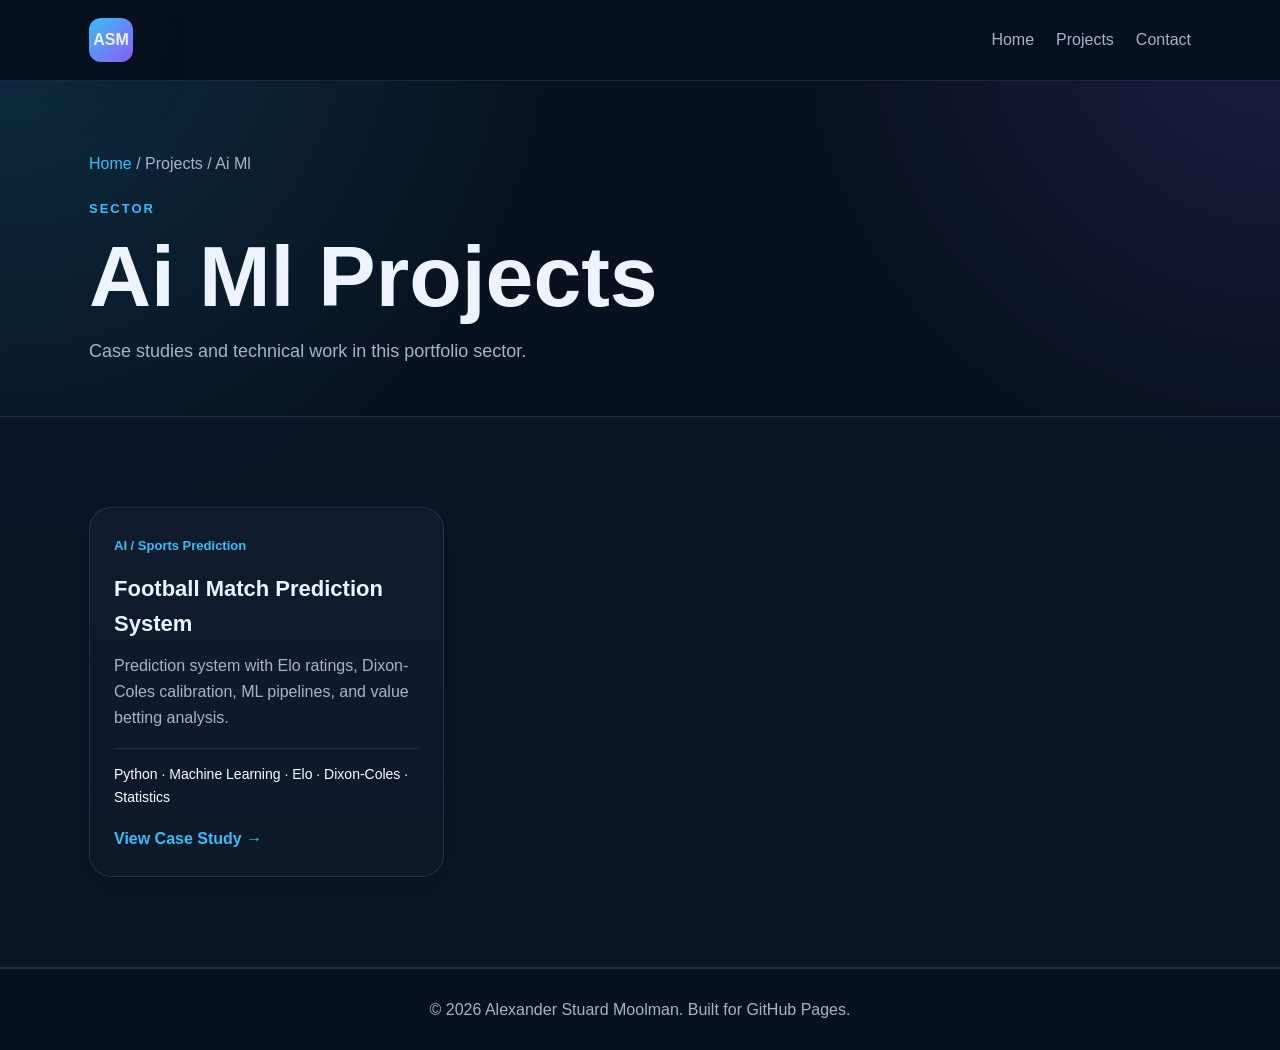
==== projects/ai-ml/index.html @ b0af7451 "updated" ====
<!DOCTYPE html>
<html lang="en">
<head>
  <meta charset="UTF-8" />
  <meta name="viewport" content="width=device-width, initial-scale=1.0" />
  <title>Ai Ml Projects | Alexander Stuard Moolman</title>
  <link rel="stylesheet" href="../../style.css" />
</head>
<body>
  <header class="site-header">
    <nav class="nav">
      <a class="logo" href="../../index.html">ASM</a>
      <button class="menu-btn" id="menuBtn">☰</button>
      <div class="nav-links" id="navLinks">
        <a href="../../index.html#home">Home</a>
        <a href="../../index.html#projects">Projects</a>
        <a href="../../index.html#contact">Contact</a>
      </div>
    </nav>
  </header>

  <main>
    <section class="section project-hero">
      <p class="breadcrumb"><a href="../../index.html">Home</a> / Projects / Ai Ml</p>
      <p class="eyebrow">Sector</p>
      <h1>Ai Ml Projects</h1>
      <p class="wide-text">Case studies and technical work in this portfolio sector.</p>
    </section>

    <section class="section dark">
      <div class="project-grid">
        <article class="project-card" data-category="ai-ml">
          <span class="tag">AI / Sports Prediction</span>
          <h3>Football Match Prediction System</h3>
          <p>Prediction system with Elo ratings, Dixon-Coles calibration, ML pipelines, and value betting analysis.</p>
          <div class="tech">Python · Machine Learning · Elo · Dixon-Coles · Statistics</div>
          <div class="card-actions">
            <a class="small-link" href="football-prediction/">View Case Study →</a>
          </div>
        </article>
      </div>
    </section>
  </main>

  <footer>
    <p>© 2026 Alexander Stuard Moolman. Built for GitHub Pages.</p>
  </footer>

  <script src="../../script.js"></script>
</body>
</html>
---- style.css ----
:root {
  --bg: #07111f;
  --bg2: #0b1628;
  --card: #101c2e;
  --card2: #0d1829;
  --text: #eef4ff;
  --muted: #a8b3c7;
  --accent: #38bdf8;
  --accent-2: #8b5cf6;
  --white: #ffffff;
  --line: rgba(255, 255, 255, 0.1);
  --shadow: 0 20px 60px rgba(0,0,0,0.25);
}

* { box-sizing: border-box; margin: 0; padding: 0; }

html { scroll-behavior: smooth; }

body {
  font-family: Arial, Helvetica, sans-serif;
  background:
    radial-gradient(circle at top left, rgba(56,189,248,0.16), transparent 35%),
    radial-gradient(circle at top right, rgba(139,92,246,0.16), transparent 30%),
    var(--bg);
  color: var(--text);
  line-height: 1.6;
}

a { color: inherit; text-decoration: none; }

.site-header {
  position: sticky;
  top: 0;
  z-index: 20;
  background: rgba(7, 17, 31, 0.92);
  border-bottom: 1px solid var(--line);
  backdrop-filter: blur(12px);
}

.nav {
  max-width: 1150px;
  margin: auto;
  padding: 18px 24px;
  display: flex;
  justify-content: space-between;
  align-items: center;
}

.logo {
  width: 44px;
  height: 44px;
  border-radius: 12px;
  display: grid;
  place-items: center;
  background: linear-gradient(135deg, var(--accent), var(--accent-2));
  font-weight: 800;
  box-shadow: var(--shadow);
}

.nav-links {
  display: flex;
  gap: 22px;
  color: var(--muted);
}

.nav-links a:hover, .active-link { color: var(--white); }

.menu-btn {
  display: none;
  background: transparent;
  border: 0;
  color: var(--white);
  font-size: 28px;
}

.section {
  max-width: 1150px;
  margin: auto;
  padding: 90px 24px;
}

.hero {
  min-height: 82vh;
  display: grid;
  grid-template-columns: 1.35fr 0.65fr;
  gap: 34px;
  align-items: center;
}

.hero-content { max-width: 850px; }

.hero-panel {
  background: linear-gradient(180deg, rgba(56,189,248,0.13), rgba(139,92,246,0.13));
  border: 1px solid var(--line);
  border-radius: 28px;
  padding: 26px;
  box-shadow: var(--shadow);
}

.stat {
  border-bottom: 1px solid var(--line);
  padding: 16px 0;
}

.stat:last-child { border-bottom: 0; }

.stat strong {
  display: block;
  font-size: 34px;
  line-height: 1;
}

.stat span { color: var(--muted); }

.eyebrow {
  color: var(--accent);
  text-transform: uppercase;
  letter-spacing: 2px;
  font-size: 13px;
  font-weight: 700;
  margin-bottom: 14px;
}

h1 {
  font-size: clamp(42px, 8vw, 86px);
  line-height: 1;
  margin-bottom: 18px;
}

h2 {
  font-size: clamp(28px, 4vw, 46px);
  line-height: 1.15;
  margin-bottom: 18px;
}

h3 { font-size: 22px; margin-bottom: 12px; }

.hero p, .wide-text {
  color: var(--muted);
  max-width: 850px;
  font-size: 18px;
}

.hero-buttons {
  display: flex;
  gap: 14px;
  margin-top: 32px;
  flex-wrap: wrap;
}

.btn {
  display: inline-block;
  padding: 13px 20px;
  border-radius: 999px;
  font-weight: 700;
  border: 1px solid var(--line);
}

.btn.primary {
  background: linear-gradient(135deg, var(--accent), var(--accent-2));
  color: var(--white);
}

.btn.secondary { color: var(--white); background: rgba(255,255,255,0.04); }

.dark {
  max-width: none;
  padding-left: max(24px, calc((100vw - 1150px) / 2 + 24px));
  padding-right: max(24px, calc((100vw - 1150px) / 2 + 24px));
  background: rgba(11, 22, 40, 0.78);
  border-top: 1px solid var(--line);
  border-bottom: 1px solid var(--line);
}

.section-title { margin-bottom: 36px; }

.skills-grid, .project-grid, .sector-grid {
  display: grid;
  grid-template-columns: repeat(3, 1fr);
  gap: 18px;
}

.skill-card, .project-card, .contact-box, .case-card, .sector-card {
  background: linear-gradient(180deg, var(--card), var(--card2));
  border: 1px solid var(--line);
  border-radius: 22px;
  padding: 24px;
  box-shadow: 0 12px 36px rgba(0,0,0,0.16);
}

.skill-card p, .project-card p, .contact-box p, .case-card p, .sector-card p, li {
  color: var(--muted);
}

.project-card, .sector-card {
  transition: transform 0.2s ease, border-color 0.2s ease;
}

.project-card:hover, .sector-card:hover {
  transform: translateY(-5px);
  border-color: rgba(56, 189, 248, 0.5);
}

.tag {
  display: inline-block;
  color: var(--accent);
  font-size: 13px;
  font-weight: 700;
  margin-bottom: 14px;
}

.tech {
  margin-top: 18px;
  color: var(--white);
  font-size: 14px;
  border-top: 1px solid var(--line);
  padding-top: 14px;
}

.filter-buttons {
  display: flex;
  gap: 10px;
  flex-wrap: wrap;
  margin-bottom: 24px;
}

.filter-btn {
  border: 1px solid var(--line);
  background: var(--card);
  color: var(--muted);
  padding: 10px 15px;
  border-radius: 999px;
  cursor: pointer;
}

.filter-btn.active, .filter-btn:hover {
  color: var(--white);
  border-color: var(--accent);
}

.card-actions {
  display: flex;
  gap: 10px;
  margin-top: 18px;
  flex-wrap: wrap;
}

.small-link {
  color: var(--accent);
  font-weight: 700;
}

.project-hero {
  padding-top: 70px;
  padding-bottom: 50px;
}

.breadcrumb {
  color: var(--muted);
  margin-bottom: 22px;
}

.breadcrumb a { color: var(--accent); }

.case-layout {
  display: grid;
  grid-template-columns: 1fr 340px;
  gap: 22px;
}

.case-card ul { padding-left: 20px; margin-top: 10px; }

.case-card li { margin: 8px 0; }

.meta-list {
  display: flex;
  flex-wrap: wrap;
  gap: 8px;
  margin-top: 12px;
}

.meta-list span {
  background: rgba(255,255,255,0.06);
  border: 1px solid var(--line);
  color: var(--text);
  padding: 8px 10px;
  border-radius: 999px;
  font-size: 13px;
}

.contact-box { max-width: 650px; }

.contact-box a { color: var(--accent); }

footer {
  border-top: 1px solid var(--line);
  text-align: center;
  color: var(--muted);
  padding: 28px 24px;
}

.hidden { display: none !important; }

@media (max-width: 950px) {
  .hero, .case-layout { grid-template-columns: 1fr; }
}

@media (max-width: 850px) {
  .menu-btn { display: block; }

  .nav-links {
    display: none;
    position: absolute;
    top: 78px;
    left: 24px;
    right: 24px;
    flex-direction: column;
    background: var(--card);
    padding: 20px;
    border-radius: 18px;
    border: 1px solid var(--line);
  }

  .nav-links.open { display: flex; }

  .skills-grid, .project-grid, .sector-grid { grid-template-columns: 1fr; }

  .section { padding: 70px 20px; }
}
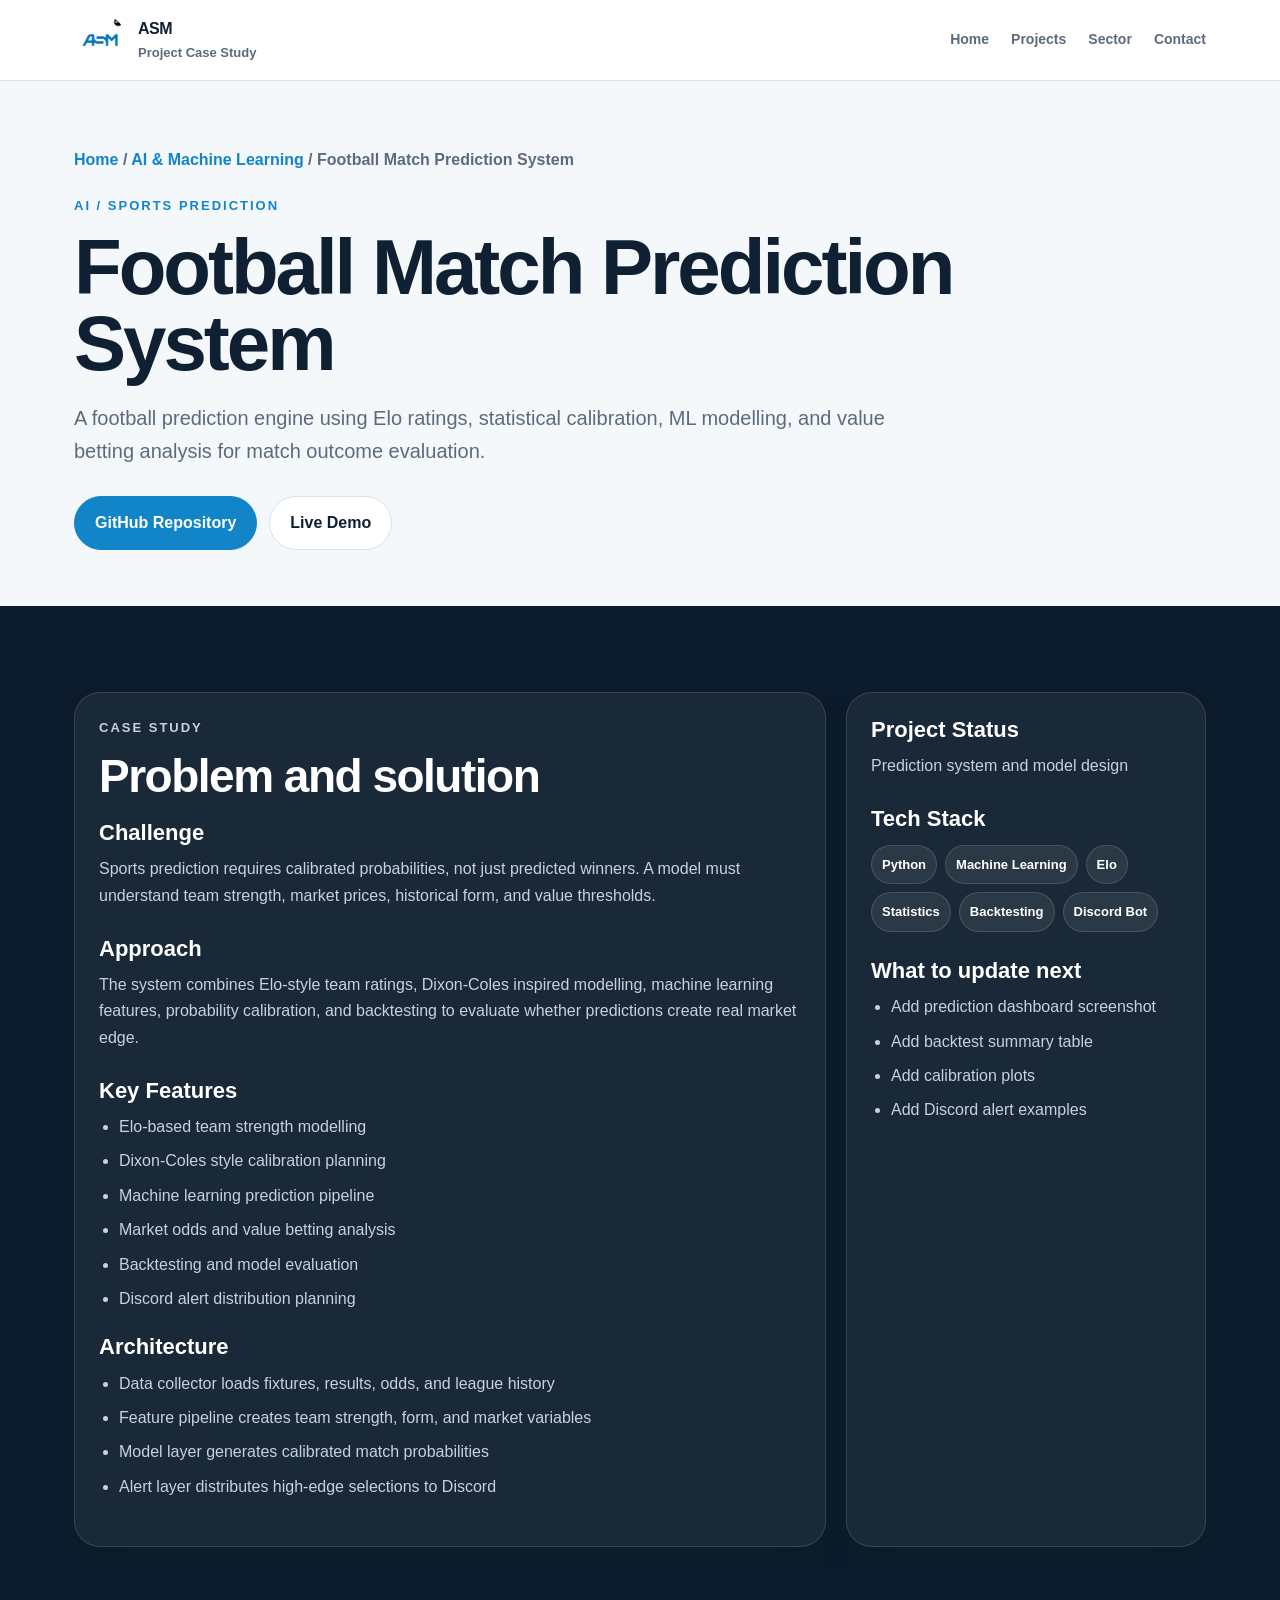
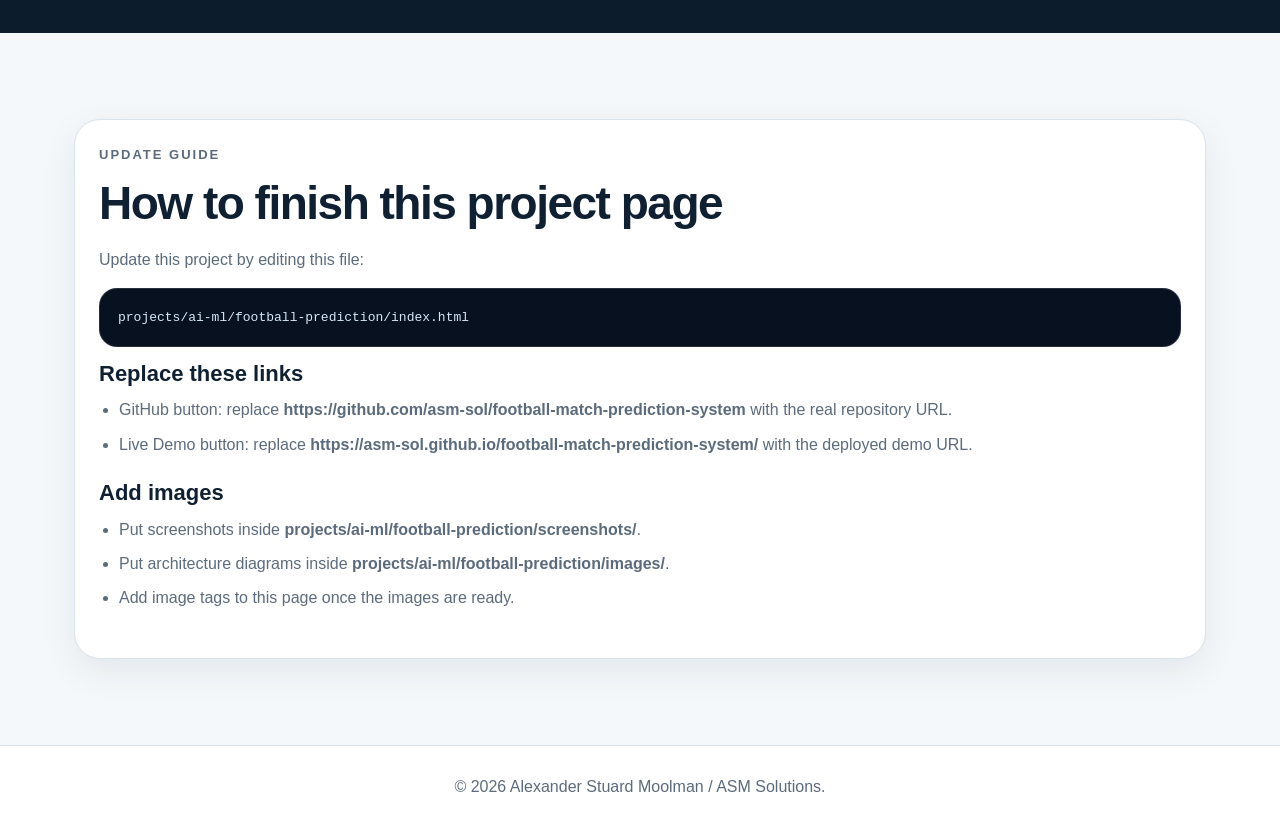
==== commit 89c284c8: "Version 2" ====
--- a/projects/ai-ml/index.html
+++ b/projects/ai-ml/index.html
@@ -3,49 +3,117 @@
 <head>
   <meta charset="UTF-8" />
   <meta name="viewport" content="width=device-width, initial-scale=1.0" />
-  <title>Ai Ml Projects | Alexander Stuard Moolman</title>
-  <link rel="stylesheet" href="../../style.css" />
+  <title>Football Match Prediction System | ASM Portfolio</title>
+  <link rel="stylesheet" href="../../../style.css" />
 </head>
 <body>
   <header class="site-header">
     <nav class="nav">
-      <a class="logo" href="../../index.html">ASM</a>
-      <button class="menu-btn" id="menuBtn">☰</button>
+      <a class="brand" href="../../../index.html">
+        <img src="../../../assets/logos/asm-logo.jpg" alt="ASM logo" />
+        <div>ASM<span>Project Case Study</span></div>
+      </a>
+      <button class="menu-btn" id="menuBtn" aria-label="Open navigation">☰</button>
       <div class="nav-links" id="navLinks">
-        <a href="../../index.html#home">Home</a>
-        <a href="../../index.html#projects">Projects</a>
-        <a href="../../index.html#contact">Contact</a>
+        <a href="../../../index.html">Home</a>
+        <a href="../../../index.html#projects">Projects</a>
+        <a href="../../ai-ml/">Sector</a>
+        <a href="../../../index.html#contact">Contact</a>
       </div>
     </nav>
   </header>
 
   <main>
     <section class="section project-hero">
-      <p class="breadcrumb"><a href="../../index.html">Home</a> / Projects / Ai Ml</p>
-      <p class="eyebrow">Sector</p>
-      <h1>Ai Ml Projects</h1>
-      <p class="wide-text">Case studies and technical work in this portfolio sector.</p>
+      <p class="breadcrumb"><a href="../../../index.html">Home</a> / <a href="../">AI & Machine Learning</a> / Football Match Prediction System</p>
+      <p class="eyebrow">AI / Sports Prediction</p>
+      <h1>Football Match Prediction System</h1>
+      <p class="lead">A football prediction engine using Elo ratings, statistical calibration, ML modelling, and value betting analysis for match outcome evaluation.</p>
+      <div class="hero-buttons">
+        <a class="btn primary" href="https://github.com/asm-sol/football-match-prediction-system" target="_blank">GitHub Repository</a>
+        <a class="btn secondary" href="https://asm-sol.github.io/football-match-prediction-system/" target="_blank">Live Demo</a>
+      </div>
     </section>
 
     <section class="section dark">
-      <div class="project-grid">
-        <article class="project-card" data-category="ai-ml">
-          <span class="tag">AI / Sports Prediction</span>
-          <h3>Football Match Prediction System</h3>
-          <p>Prediction system with Elo ratings, Dixon-Coles calibration, ML pipelines, and value betting analysis.</p>
-          <div class="tech">Python · Machine Learning · Elo · Dixon-Coles · Statistics</div>
-          <div class="card-actions">
-            <a class="small-link" href="football-prediction/">View Case Study →</a>
-          </div>
+      <div class="case-layout">
+        <article class="case-card">
+          <p class="eyebrow">Case Study</p>
+          <h2>Problem and solution</h2>
+
+          <h3>Challenge</h3>
+          <p>Sports prediction requires calibrated probabilities, not just predicted winners. A model must understand team strength, market prices, historical form, and value thresholds.</p>
+
+          <br />
+          <h3>Approach</h3>
+          <p>The system combines Elo-style team ratings, Dixon-Coles inspired modelling, machine learning features, probability calibration, and backtesting to evaluate whether predictions create real market edge.</p>
+
+          <br />
+          <h3>Key Features</h3>
+          <ul><li>Elo-based team strength modelling</li>
+<li>Dixon-Coles style calibration planning</li>
+<li>Machine learning prediction pipeline</li>
+<li>Market odds and value betting analysis</li>
+<li>Backtesting and model evaluation</li>
+<li>Discord alert distribution planning</li></ul>
+
+          <h3>Architecture</h3>
+          <ul><li>Data collector loads fixtures, results, odds, and league history</li>
+<li>Feature pipeline creates team strength, form, and market variables</li>
+<li>Model layer generates calibrated match probabilities</li>
+<li>Alert layer distributes high-edge selections to Discord</li></ul>
         </article>
+
+        <aside class="case-card">
+          <h3>Project Status</h3>
+          <p>Prediction system and model design</p>
+
+          <br />
+          <h3>Tech Stack</h3>
+          <div class="meta-list"><span>Python</span>
+<span>Machine Learning</span>
+<span>Elo</span>
+<span>Statistics</span>
+<span>Backtesting</span>
+<span>Discord Bot</span></div>
+
+          <br />
+          <h3>What to update next</h3>
+          <ul><li>Add prediction dashboard screenshot</li>
+<li>Add backtest summary table</li>
+<li>Add calibration plots</li>
+<li>Add Discord alert examples</li></ul>
+        </aside>
+      </div>
+    </section>
+
+    <section class="section">
+      <div class="case-card">
+        <p class="eyebrow">Update Guide</p>
+        <h2>How to finish this project page</h2>
+        <p>Update this project by editing this file:</p>
+        <pre class="code-box">projects/ai-ml/football-prediction/index.html</pre>
+
+        <h3>Replace these links</h3>
+        <ul>
+          <li>GitHub button: replace <strong>https://github.com/asm-sol/football-match-prediction-system</strong> with the real repository URL.</li>
+          <li>Live Demo button: replace <strong>https://asm-sol.github.io/football-match-prediction-system/</strong> with the deployed demo URL.</li>
+        </ul>
+
+        <h3>Add images</h3>
+        <ul>
+          <li>Put screenshots inside <strong>projects/ai-ml/football-prediction/screenshots/</strong>.</li>
+          <li>Put architecture diagrams inside <strong>projects/ai-ml/football-prediction/images/</strong>.</li>
+          <li>Add image tags to this page once the images are ready.</li>
+        </ul>
       </div>
     </section>
   </main>
 
   <footer>
-    <p>© 2026 Alexander Stuard Moolman. Built for GitHub Pages.</p>
+    <p>© 2026 Alexander Stuard Moolman / ASM Solutions.</p>
   </footer>
 
-  <script src="../../script.js"></script>
+  <script src="../../../script.js"></script>
 </body>
 </html>
--- a/style.css
+++ b/style.css
@@ -1,15 +1,16 @@
+
 :root {
-  --bg: #07111f;
-  --bg2: #0b1628;
-  --card: #101c2e;
-  --card2: #0d1829;
-  --text: #eef4ff;
-  --muted: #a8b3c7;
-  --accent: #38bdf8;
-  --accent-2: #8b5cf6;
-  --white: #ffffff;
-  --line: rgba(255, 255, 255, 0.1);
-  --shadow: 0 20px 60px rgba(0,0,0,0.25);
+  --bg: #f5f8fb;
+  --surface: #ffffff;
+  --surface-alt: #edf3f8;
+  --text: #102033;
+  --muted: #5c6b7c;
+  --line: #d8e3ec;
+  --blue: #1185c8;
+  --blue-dark: #0b5f93;
+  --navy: #0c1c2c;
+  --black: #05070a;
+  --shadow: 0 18px 55px rgba(16, 32, 51, 0.11);
 }
 
 * { box-sizing: border-box; margin: 0; padding: 0; }
@@ -17,13 +18,10 @@
 html { scroll-behavior: smooth; }
 
 body {
-  font-family: Arial, Helvetica, sans-serif;
-  background:
-    radial-gradient(circle at top left, rgba(56,189,248,0.16), transparent 35%),
-    radial-gradient(circle at top right, rgba(139,92,246,0.16), transparent 30%),
-    var(--bg);
+  font-family: Inter, Arial, Helvetica, sans-serif;
+  background: var(--bg);
   color: var(--text);
-  line-height: 1.6;
+  line-height: 1.65;
 }
 
 a { color: inherit; text-decoration: none; }
@@ -31,190 +29,274 @@
 .site-header {
   position: sticky;
   top: 0;
-  z-index: 20;
-  background: rgba(7, 17, 31, 0.92);
+  z-index: 30;
+  background: rgba(255, 255, 255, 0.94);
   border-bottom: 1px solid var(--line);
-  backdrop-filter: blur(12px);
+  backdrop-filter: blur(14px);
 }
 
 .nav {
-  max-width: 1150px;
+  max-width: 1180px;
   margin: auto;
-  padding: 18px 24px;
-  display: flex;
+  padding: 14px 24px;
+  display: flex;
+  align-items: center;
   justify-content: space-between;
+}
+
+.brand {
+  display: flex;
   align-items: center;
-}
-
-.logo {
-  width: 44px;
-  height: 44px;
-  border-radius: 12px;
-  display: grid;
-  place-items: center;
-  background: linear-gradient(135deg, var(--accent), var(--accent-2));
-  font-weight: 800;
-  box-shadow: var(--shadow);
+  gap: 12px;
+  font-weight: 900;
+  letter-spacing: -0.5px;
+}
+
+.brand img {
+  width: 52px;
+  height: 52px;
+  object-fit: contain;
+  border-radius: 50%;
+  background: #fff;
+}
+
+.brand span {
+  display: block;
+  font-size: 13px;
+  color: var(--muted);
+  font-weight: 700;
+  letter-spacing: 0;
 }
 
 .nav-links {
   display: flex;
+  align-items: center;
   gap: 22px;
   color: var(--muted);
-}
-
-.nav-links a:hover, .active-link { color: var(--white); }
+  font-weight: 700;
+  font-size: 14px;
+}
+
+.nav-links a:hover { color: var(--blue); }
 
 .menu-btn {
   display: none;
   background: transparent;
   border: 0;
-  color: var(--white);
   font-size: 28px;
+  color: var(--text);
 }
 
 .section {
-  max-width: 1150px;
+  max-width: 1180px;
   margin: auto;
-  padding: 90px 24px;
+  padding: 86px 24px;
 }
 
 .hero {
+  display: grid;
+  grid-template-columns: 1.15fr 0.85fr;
+  gap: 42px;
+  align-items: center;
   min-height: 82vh;
+}
+
+.hero-card {
+  background: var(--surface);
+  border: 1px solid var(--line);
+  border-radius: 34px;
+  padding: 34px;
+  box-shadow: var(--shadow);
+}
+
+.hero-logo {
+  width: 100%;
+  max-width: 380px;
+  margin: 0 auto 24px;
+  display: block;
+  border-radius: 24px;
+}
+
+.hero-stat-grid {
   display: grid;
-  grid-template-columns: 1.35fr 0.65fr;
-  gap: 34px;
-  align-items: center;
-}
-
-.hero-content { max-width: 850px; }
-
-.hero-panel {
-  background: linear-gradient(180deg, rgba(56,189,248,0.13), rgba(139,92,246,0.13));
-  border: 1px solid var(--line);
-  border-radius: 28px;
-  padding: 26px;
-  box-shadow: var(--shadow);
-}
-
-.stat {
-  border-bottom: 1px solid var(--line);
-  padding: 16px 0;
-}
-
-.stat:last-child { border-bottom: 0; }
-
-.stat strong {
+  grid-template-columns: repeat(2, 1fr);
+  gap: 12px;
+}
+
+.hero-stat {
+  background: var(--surface-alt);
+  border: 1px solid var(--line);
+  border-radius: 20px;
+  padding: 18px;
+}
+
+.hero-stat strong {
   display: block;
-  font-size: 34px;
+  font-size: 30px;
+  color: var(--blue);
   line-height: 1;
 }
 
-.stat span { color: var(--muted); }
+.hero-stat span {
+  color: var(--muted);
+  font-size: 14px;
+}
 
 .eyebrow {
-  color: var(--accent);
+  color: var(--blue);
   text-transform: uppercase;
   letter-spacing: 2px;
+  font-weight: 900;
   font-size: 13px;
-  font-weight: 700;
-  margin-bottom: 14px;
+  margin-bottom: 12px;
 }
 
 h1 {
-  font-size: clamp(42px, 8vw, 86px);
-  line-height: 1;
-  margin-bottom: 18px;
+  font-size: clamp(42px, 7vw, 78px);
+  line-height: 0.98;
+  letter-spacing: -3px;
+  margin-bottom: 20px;
 }
 
 h2 {
   font-size: clamp(28px, 4vw, 46px);
-  line-height: 1.15;
+  line-height: 1.12;
+  letter-spacing: -1.5px;
   margin-bottom: 18px;
 }
 
-h3 { font-size: 22px; margin-bottom: 12px; }
-
-.hero p, .wide-text {
+h3 {
+  font-size: 22px;
+  line-height: 1.2;
+  margin-bottom: 10px;
+}
+
+.lead {
+  font-size: 20px;
   color: var(--muted);
   max-width: 850px;
+}
+
+.wide-text {
+  color: var(--muted);
+  max-width: 900px;
   font-size: 18px;
 }
 
-.hero-buttons {
-  display: flex;
-  gap: 14px;
-  margin-top: 32px;
+.hero-buttons, .card-actions {
+  display: flex;
+  gap: 12px;
   flex-wrap: wrap;
+  margin-top: 28px;
 }
 
 .btn {
-  display: inline-block;
+  display: inline-flex;
+  align-items: center;
+  justify-content: center;
   padding: 13px 20px;
   border-radius: 999px;
-  font-weight: 700;
-  border: 1px solid var(--line);
+  border: 1px solid var(--line);
+  font-weight: 900;
+  transition: 0.2s ease;
 }
 
 .btn.primary {
-  background: linear-gradient(135deg, var(--accent), var(--accent-2));
-  color: var(--white);
-}
-
-.btn.secondary { color: var(--white); background: rgba(255,255,255,0.04); }
+  background: var(--blue);
+  color: #fff;
+  border-color: var(--blue);
+}
+
+.btn.primary:hover { background: var(--blue-dark); }
+
+.btn.secondary {
+  background: #fff;
+  color: var(--text);
+}
+
+.btn.secondary:hover {
+  border-color: var(--blue);
+  color: var(--blue);
+}
 
 .dark {
   max-width: none;
-  padding-left: max(24px, calc((100vw - 1150px) / 2 + 24px));
-  padding-right: max(24px, calc((100vw - 1150px) / 2 + 24px));
-  background: rgba(11, 22, 40, 0.78);
-  border-top: 1px solid var(--line);
-  border-bottom: 1px solid var(--line);
-}
-
-.section-title { margin-bottom: 36px; }
-
-.skills-grid, .project-grid, .sector-grid {
+  padding-left: max(24px, calc((100vw - 1180px) / 2 + 24px));
+  padding-right: max(24px, calc((100vw - 1180px) / 2 + 24px));
+  background: var(--navy);
+  color: #fff;
+}
+
+.dark .wide-text,
+.dark .lead,
+.dark .project-card p,
+.dark .skill-card p,
+.dark .sector-card p,
+.dark .case-card p,
+.dark li {
+  color: #c5d2df;
+}
+
+.section-title {
+  margin-bottom: 34px;
+}
+
+.grid-3, .project-grid, .skills-grid, .sector-grid {
   display: grid;
   grid-template-columns: repeat(3, 1fr);
   gap: 18px;
 }
 
-.skill-card, .project-card, .contact-box, .case-card, .sector-card {
-  background: linear-gradient(180deg, var(--card), var(--card2));
-  border: 1px solid var(--line);
-  border-radius: 22px;
+.project-card, .skill-card, .sector-card, .case-card, .contact-box {
+  background: var(--surface);
+  border: 1px solid var(--line);
+  border-radius: 26px;
   padding: 24px;
-  box-shadow: 0 12px 36px rgba(0,0,0,0.16);
-}
-
-.skill-card p, .project-card p, .contact-box p, .case-card p, .sector-card p, li {
-  color: var(--muted);
+  box-shadow: 0 12px 35px rgba(16, 32, 51, 0.08);
+}
+
+.dark .project-card, .dark .skill-card, .dark .sector-card, .dark .case-card, .dark .contact-box {
+  background: rgba(255,255,255,0.06);
+  border-color: rgba(255,255,255,0.13);
 }
 
 .project-card, .sector-card {
-  transition: transform 0.2s ease, border-color 0.2s ease;
+  transition: transform .2s ease, border-color .2s ease;
 }
 
 .project-card:hover, .sector-card:hover {
   transform: translateY(-5px);
-  border-color: rgba(56, 189, 248, 0.5);
+  border-color: var(--blue);
+}
+
+.project-card p, .skill-card p, .sector-card p, .case-card p, .contact-box p, li {
+  color: var(--muted);
 }
 
 .tag {
   display: inline-block;
-  color: var(--accent);
-  font-size: 13px;
-  font-weight: 700;
-  margin-bottom: 14px;
+  color: var(--blue);
+  font-size: 12px;
+  text-transform: uppercase;
+  letter-spacing: 1.2px;
+  font-weight: 900;
+  margin-bottom: 12px;
 }
 
 .tech {
   margin-top: 18px;
-  color: var(--white);
+  padding-top: 14px;
+  border-top: 1px solid var(--line);
+  color: var(--text);
+  font-weight: 800;
   font-size: 14px;
-  border-top: 1px solid var(--line);
-  padding-top: 14px;
+}
+
+.dark .tech { color: #fff; border-color: rgba(255,255,255,0.14); }
+
+.small-link {
+  color: var(--blue);
+  font-weight: 900;
 }
 
 .filter-buttons {
@@ -226,51 +308,47 @@
 
 .filter-btn {
   border: 1px solid var(--line);
-  background: var(--card);
+  background: var(--surface);
   color: var(--muted);
   padding: 10px 15px;
   border-radius: 999px;
   cursor: pointer;
+  font-weight: 900;
 }
 
 .filter-btn.active, .filter-btn:hover {
-  color: var(--white);
-  border-color: var(--accent);
-}
-
-.card-actions {
-  display: flex;
-  gap: 10px;
-  margin-top: 18px;
-  flex-wrap: wrap;
-}
-
-.small-link {
-  color: var(--accent);
+  background: var(--blue);
+  color: #fff;
+  border-color: var(--blue);
+}
+
+.project-hero {
+  padding-top: 66px;
+  padding-bottom: 56px;
+}
+
+.breadcrumb {
+  color: var(--muted);
+  margin-bottom: 22px;
   font-weight: 700;
 }
 
-.project-hero {
-  padding-top: 70px;
-  padding-bottom: 50px;
-}
-
-.breadcrumb {
-  color: var(--muted);
-  margin-bottom: 22px;
-}
-
-.breadcrumb a { color: var(--accent); }
+.breadcrumb a { color: var(--blue); }
 
 .case-layout {
   display: grid;
-  grid-template-columns: 1fr 340px;
-  gap: 22px;
-}
-
-.case-card ul { padding-left: 20px; margin-top: 10px; }
-
-.case-card li { margin: 8px 0; }
+  grid-template-columns: 1fr 360px;
+  gap: 20px;
+}
+
+.case-card ul {
+  padding-left: 20px;
+  margin: 10px 0 22px;
+}
+
+.case-card li {
+  margin: 8px 0;
+}
 
 .meta-list {
   display: flex;
@@ -280,26 +358,46 @@
 }
 
 .meta-list span {
-  background: rgba(255,255,255,0.06);
+  background: var(--surface-alt);
   border: 1px solid var(--line);
   color: var(--text);
   padding: 8px 10px;
   border-radius: 999px;
   font-size: 13px;
-}
-
-.contact-box { max-width: 650px; }
-
-.contact-box a { color: var(--accent); }
+  font-weight: 800;
+}
+
+.dark .meta-list span {
+  background: rgba(255,255,255,0.08);
+  color: #fff;
+  border-color: rgba(255,255,255,0.13);
+}
+
+.code-box {
+  background: #07111f;
+  color: #d7e8f8;
+  padding: 18px;
+  border-radius: 18px;
+  overflow-x: auto;
+  border: 1px solid rgba(255,255,255,0.12);
+  margin: 14px 0;
+}
+
+.contact-box {
+  max-width: 700px;
+}
+
+.contact-box a { color: var(--blue); font-weight: 900; }
+
+.hidden { display: none !important; }
 
 footer {
+  padding: 28px 24px;
+  text-align: center;
+  color: var(--muted);
+  background: #fff;
   border-top: 1px solid var(--line);
-  text-align: center;
-  color: var(--muted);
-  padding: 28px 24px;
-}
-
-.hidden { display: none !important; }
+}
 
 @media (max-width: 950px) {
   .hero, .case-layout { grid-template-columns: 1fr; }
@@ -311,19 +409,26 @@
   .nav-links {
     display: none;
     position: absolute;
-    top: 78px;
-    left: 24px;
-    right: 24px;
+    top: 82px;
+    left: 20px;
+    right: 20px;
     flex-direction: column;
-    background: var(--card);
+    background: #fff;
+    border: 1px solid var(--line);
+    border-radius: 22px;
     padding: 20px;
-    border-radius: 18px;
-    border: 1px solid var(--line);
+    box-shadow: var(--shadow);
   }
 
   .nav-links.open { display: flex; }
 
-  .skills-grid, .project-grid, .sector-grid { grid-template-columns: 1fr; }
-
-  .section { padding: 70px 20px; }
-}
+  .grid-3, .project-grid, .skills-grid, .sector-grid {
+    grid-template-columns: 1fr;
+  }
+
+  .section { padding: 64px 20px; }
+
+  h1 { letter-spacing: -2px; }
+
+  .hero-stat-grid { grid-template-columns: 1fr; }
+}
